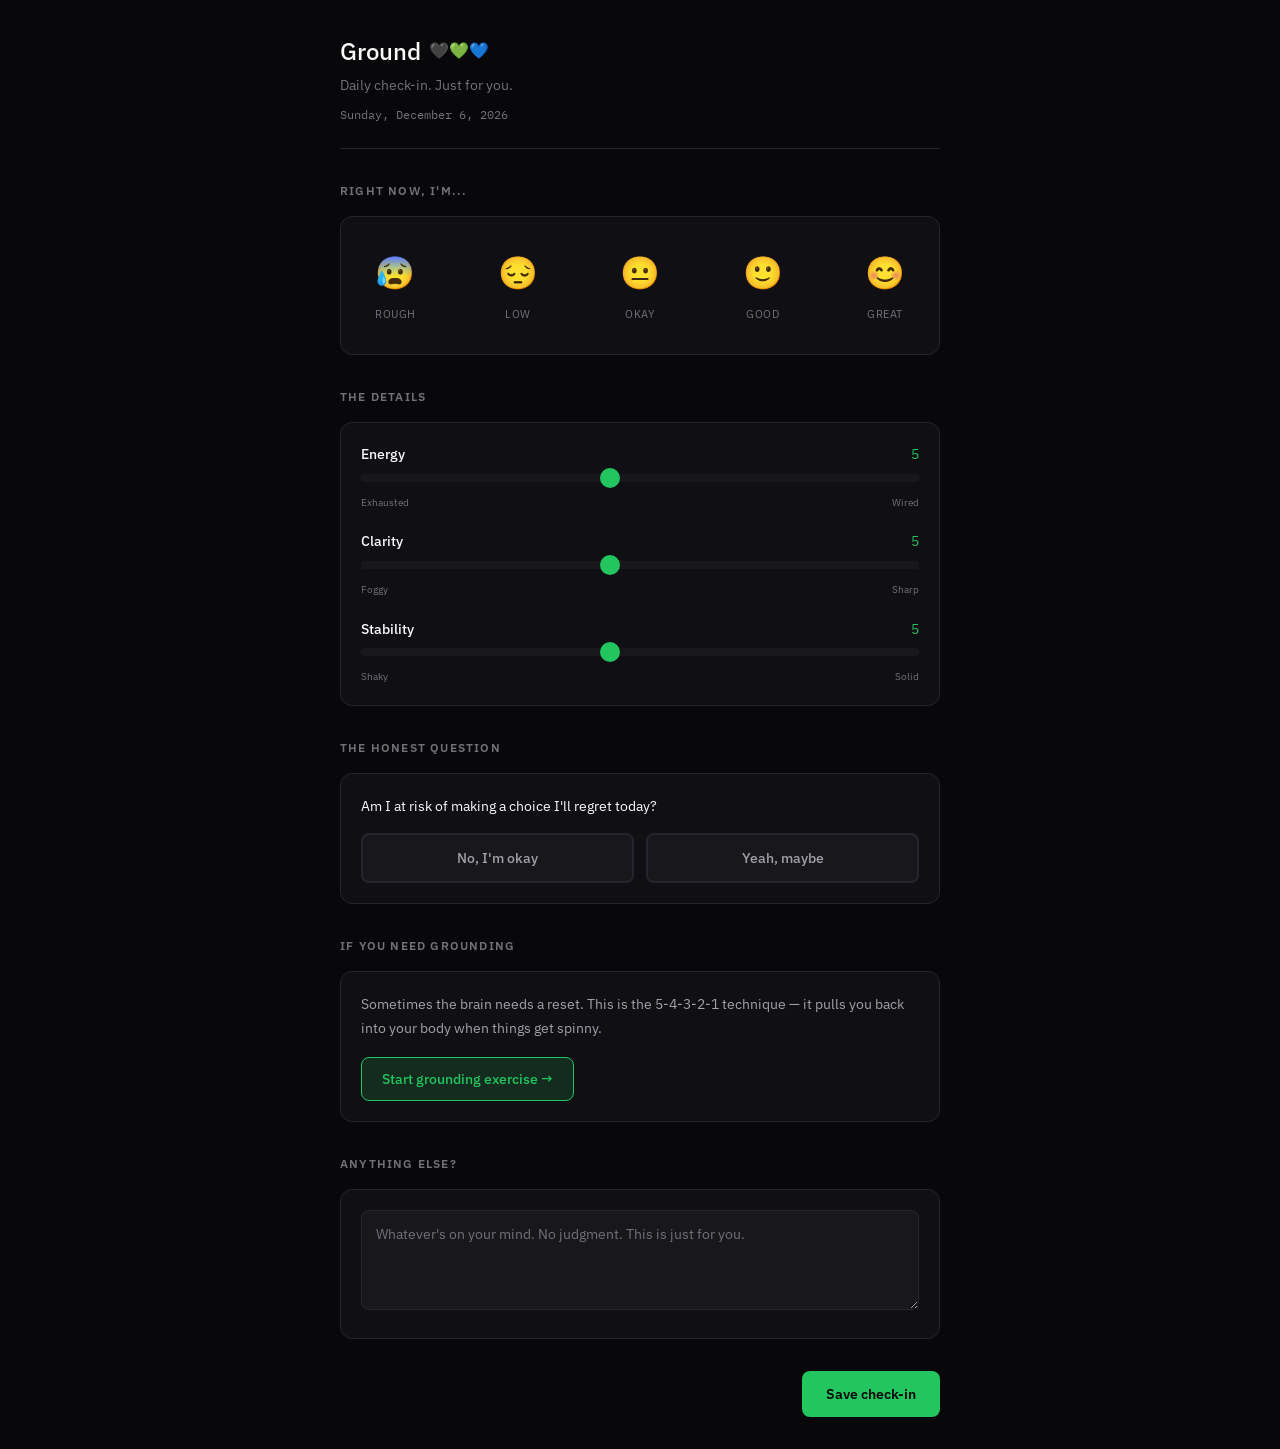
==== ground/index.html @ ab890d00 "Add files via upload" ====
<!DOCTYPE html>
<html lang="en">
<head>
  <meta charset="UTF-8">
  <meta name="viewport" content="width=device-width, initial-scale=1.0">
  <title>Ground</title>
  <link rel="preconnect" href="https://fonts.googleapis.com">
  <link rel="preconnect" href="https://fonts.gstatic.com" crossorigin>
  <link href="https://fonts.googleapis.com/css2?family=IBM+Plex+Sans:wght@300;400;500;600&family=IBM+Plex+Mono:wght@400;500&display=swap" rel="stylesheet">
  <style>
    :root {
      --black-deep: #08080a;
      --black-surface: #101014;
      --black-elevated: #18181c;
      --black-border: #252530;
      --green: #22c55e;
      --green-soft: rgba(34, 197, 94, 0.15);
      --green-glow: rgba(34, 197, 94, 0.4);
      --blue: #3b82f6;
      --blue-soft: rgba(59, 130, 246, 0.15);
      --red: #ef4444;
      --red-soft: rgba(239, 68, 68, 0.15);
      --amber: #f59e0b;
      --amber-soft: rgba(245, 158, 11, 0.15);
      --text-bright: #fafafa;
      --text-soft: #a1a1aa;
      --text-muted: #71717a;
    }

    *, *::before, *::after {
      box-sizing: border-box;
      margin: 0;
      padding: 0;
    }

    body {
      font-family: 'IBM Plex Sans', -apple-system, sans-serif;
      background: var(--black-deep);
      color: var(--text-bright);
      min-height: 100vh;
      line-height: 1.6;
      padding: 2rem;
    }

    .container {
      max-width: 600px;
      margin: 0 auto;
    }

    /* Header */
    .header {
      margin-bottom: 2rem;
      padding-bottom: 1.5rem;
      border-bottom: 1px solid var(--black-border);
    }

    .header__title {
      font-size: 1.5rem;
      font-weight: 500;
      margin-bottom: 0.25rem;
      display: flex;
      align-items: center;
      gap: 0.5rem;
    }

    .header__subtitle {
      font-size: 0.875rem;
      color: var(--text-muted);
    }

    .header__date {
      font-family: 'IBM Plex Mono', monospace;
      font-size: 0.75rem;
      color: var(--text-muted);
      margin-top: 0.5rem;
    }

    /* Sections */
    .section {
      margin-bottom: 2rem;
    }

    .section__title {
      font-size: 0.75rem;
      font-weight: 600;
      text-transform: uppercase;
      letter-spacing: 0.1em;
      color: var(--text-muted);
      margin-bottom: 1rem;
    }

    /* Quick Check - Emoji Scale */
    .quick-check {
      display: flex;
      justify-content: space-between;
      background: var(--black-surface);
      border: 1px solid var(--black-border);
      border-radius: 12px;
      padding: 1rem;
    }

    .quick-check__option {
      display: flex;
      flex-direction: column;
      align-items: center;
      gap: 0.5rem;
      padding: 0.75rem 1rem;
      border-radius: 8px;
      cursor: pointer;
      transition: all 0.2s ease;
      border: 2px solid transparent;
    }

    .quick-check__option:hover {
      background: var(--black-elevated);
    }

    .quick-check__option.selected {
      border-color: var(--green);
      background: var(--green-soft);
    }

    .quick-check__emoji {
      font-size: 2rem;
    }

    .quick-check__label {
      font-size: 0.7rem;
      color: var(--text-muted);
      text-transform: uppercase;
      letter-spacing: 0.05em;
    }

    /* Sliders */
    .sliders {
      display: flex;
      flex-direction: column;
      gap: 1.25rem;
      background: var(--black-surface);
      border: 1px solid var(--black-border);
      border-radius: 12px;
      padding: 1.25rem;
    }

    .slider-group {
      display: flex;
      flex-direction: column;
      gap: 0.5rem;
    }

    .slider-group__header {
      display: flex;
      justify-content: space-between;
      align-items: center;
    }

    .slider-group__label {
      font-size: 0.875rem;
      font-weight: 500;
    }

    .slider-group__value {
      font-family: 'IBM Plex Mono', monospace;
      font-size: 0.875rem;
      color: var(--green);
      min-width: 2rem;
      text-align: right;
    }

    .slider-group__input {
      -webkit-appearance: none;
      appearance: none;
      width: 100%;
      height: 8px;
      background: var(--black-elevated);
      border-radius: 4px;
      outline: none;
      cursor: pointer;
    }

    .slider-group__input::-webkit-slider-thumb {
      -webkit-appearance: none;
      appearance: none;
      width: 20px;
      height: 20px;
      background: var(--green);
      border-radius: 50%;
      cursor: pointer;
      transition: transform 0.15s ease, box-shadow 0.15s ease;
    }

    .slider-group__input::-webkit-slider-thumb:hover {
      transform: scale(1.1);
      box-shadow: 0 0 12px var(--green-glow);
    }

    .slider-group__input::-moz-range-thumb {
      width: 20px;
      height: 20px;
      background: var(--green);
      border-radius: 50%;
      cursor: pointer;
      border: none;
    }

    .slider-group__scale {
      display: flex;
      justify-content: space-between;
      font-size: 0.65rem;
      color: var(--text-muted);
      margin-top: 0.25rem;
    }

    /* Grounding Exercise */
    .grounding {
      background: var(--black-surface);
      border: 1px solid var(--black-border);
      border-radius: 12px;
      padding: 1.25rem;
    }

    .grounding__prompt {
      font-size: 0.9rem;
      color: var(--text-soft);
      margin-bottom: 1rem;
      line-height: 1.7;
    }

    .grounding__exercise {
      display: none;
      flex-direction: column;
      gap: 0.75rem;
    }

    .grounding__exercise.active {
      display: flex;
    }

    .grounding__step {
      display: flex;
      align-items: flex-start;
      gap: 0.75rem;
      padding: 0.75rem;
      background: var(--black-elevated);
      border-radius: 8px;
      cursor: pointer;
      transition: all 0.2s ease;
    }

    .grounding__step:hover {
      background: var(--black-border);
    }

    .grounding__step.done {
      opacity: 0.5;
    }

    .grounding__step.done .grounding__check {
      background: var(--green);
      border-color: var(--green);
    }

    .grounding__step.done .grounding__check::after {
      content: '✓';
      color: var(--black-deep);
      font-size: 0.75rem;
    }

    .grounding__check {
      width: 20px;
      height: 20px;
      border: 2px solid var(--black-border);
      border-radius: 50%;
      flex-shrink: 0;
      display: flex;
      align-items: center;
      justify-content: center;
      margin-top: 2px;
    }

    .grounding__text {
      font-size: 0.875rem;
    }

    .grounding__number {
      color: var(--green);
      font-weight: 600;
    }

    .grounding__btn {
      display: inline-flex;
      align-items: center;
      gap: 0.5rem;
      padding: 0.75rem 1.25rem;
      background: var(--green-soft);
      border: 1px solid var(--green);
      border-radius: 8px;
      color: var(--green);
      font-family: inherit;
      font-size: 0.875rem;
      font-weight: 500;
      cursor: pointer;
      transition: all 0.2s ease;
    }

    .grounding__btn:hover {
      background: var(--green);
      color: var(--black-deep);
    }

    .grounding__btn.hidden {
      display: none;
    }

    /* Danger Zone Check */
    .danger-zone {
      background: var(--black-surface);
      border: 1px solid var(--black-border);
      border-radius: 12px;
      padding: 1.25rem;
    }

    .danger-zone__question {
      font-size: 0.9rem;
      margin-bottom: 1rem;
    }

    .danger-zone__options {
      display: flex;
      gap: 0.75rem;
    }

    .danger-zone__option {
      flex: 1;
      padding: 0.875rem;
      background: var(--black-elevated);
      border: 2px solid var(--black-border);
      border-radius: 8px;
      font-family: inherit;
      font-size: 0.875rem;
      font-weight: 500;
      color: var(--text-soft);
      cursor: pointer;
      transition: all 0.2s ease;
    }

    .danger-zone__option:hover {
      border-color: var(--text-muted);
    }

    .danger-zone__option.selected.safe {
      border-color: var(--green);
      background: var(--green-soft);
      color: var(--green);
    }

    .danger-zone__option.selected.danger {
      border-color: var(--amber);
      background: var(--amber-soft);
      color: var(--amber);
    }

    .danger-zone__response {
      margin-top: 1rem;
      padding: 1rem;
      border-radius: 8px;
      font-size: 0.875rem;
      line-height: 1.6;
      display: none;
    }

    .danger-zone__response.visible {
      display: block;
    }

    .danger-zone__response.safe {
      background: var(--green-soft);
      border: 1px solid rgba(34, 197, 94, 0.3);
      color: var(--text-soft);
    }

    .danger-zone__response.danger {
      background: var(--amber-soft);
      border: 1px solid rgba(245, 158, 11, 0.3);
      color: var(--text-soft);
    }

    .danger-zone__response strong {
      color: var(--text-bright);
    }

    /* Notes */
    .notes {
      background: var(--black-surface);
      border: 1px solid var(--black-border);
      border-radius: 12px;
      padding: 1.25rem;
    }

    .notes__textarea {
      width: 100%;
      min-height: 100px;
      background: var(--black-elevated);
      border: 1px solid var(--black-border);
      border-radius: 8px;
      padding: 0.875rem;
      font-family: inherit;
      font-size: 0.875rem;
      color: var(--text-bright);
      resize: vertical;
      outline: none;
      transition: border-color 0.2s ease;
    }

    .notes__textarea::placeholder {
      color: var(--text-muted);
    }

    .notes__textarea:focus {
      border-color: var(--green);
    }

    /* Summary */
    .summary {
      background: linear-gradient(135deg, var(--green-soft), var(--blue-soft));
      border: 1px solid var(--green);
      border-radius: 12px;
      padding: 1.5rem;
      display: none;
    }

    .summary.visible {
      display: block;
    }

    .summary__title {
      font-size: 1rem;
      font-weight: 600;
      margin-bottom: 1rem;
      display: flex;
      align-items: center;
      gap: 0.5rem;
    }

    .summary__content {
      font-size: 0.875rem;
      line-height: 1.7;
      color: var(--text-soft);
    }

    .summary__content p {
      margin-bottom: 0.5rem;
    }

    .summary__content strong {
      color: var(--text-bright);
    }

    .summary__signature {
      margin-top: 1rem;
      font-size: 0.875rem;
      color: var(--text-muted);
      text-align: right;
    }

    /* Save Button */
    .save-section {
      display: flex;
      justify-content: flex-end;
      gap: 1rem;
      margin-top: 1rem;
    }

    .save-btn {
      padding: 0.875rem 1.5rem;
      background: var(--green);
      border: none;
      border-radius: 8px;
      color: var(--black-deep);
      font-family: inherit;
      font-size: 0.875rem;
      font-weight: 600;
      cursor: pointer;
      transition: all 0.2s ease;
    }

    .save-btn:hover {
      box-shadow: 0 0 20px var(--green-glow);
      transform: translateY(-1px);
    }

    .save-btn:disabled {
      opacity: 0.5;
      cursor: not-allowed;
      transform: none;
      box-shadow: none;
    }

    /* Responsive */
    @media (max-width: 500px) {
      body {
        padding: 1rem;
      }

      .quick-check {
        flex-wrap: wrap;
        gap: 0.5rem;
      }

      .quick-check__option {
        flex: 1 1 calc(33% - 0.5rem);
        padding: 0.5rem;
      }

      .danger-zone__options {
        flex-direction: column;
      }
    }
  </style>
</head>
<body>

  <div class="container">
    
    <!-- Header -->
    <header class="header">
      <h1 class="header__title">
        <span>Ground</span>
        <span style="font-size: 1rem;">🖤💚💙</span>
      </h1>
      <p class="header__subtitle">Daily check-in. Just for you.</p>
      <p class="header__date" id="currentDate"></p>
    </header>

    <!-- Quick Check -->
    <section class="section">
      <h2 class="section__title">Right now, I'm...</h2>
      <div class="quick-check" id="quickCheck">
        <div class="quick-check__option" data-value="1">
          <span class="quick-check__emoji">😰</span>
          <span class="quick-check__label">Rough</span>
        </div>
        <div class="quick-check__option" data-value="2">
          <span class="quick-check__emoji">😔</span>
          <span class="quick-check__label">Low</span>
        </div>
        <div class="quick-check__option" data-value="3">
          <span class="quick-check__emoji">😐</span>
          <span class="quick-check__label">Okay</span>
        </div>
        <div class="quick-check__option" data-value="4">
          <span class="quick-check__emoji">🙂</span>
          <span class="quick-check__label">Good</span>
        </div>
        <div class="quick-check__option" data-value="5">
          <span class="quick-check__emoji">😊</span>
          <span class="quick-check__label">Great</span>
        </div>
      </div>
    </section>

    <!-- Detailed Sliders -->
    <section class="section">
      <h2 class="section__title">The details</h2>
      <div class="sliders">
        <div class="slider-group">
          <div class="slider-group__header">
            <label class="slider-group__label">Energy</label>
            <span class="slider-group__value" id="energyValue">5</span>
          </div>
          <input type="range" class="slider-group__input" id="energySlider" min="1" max="10" value="5">
          <div class="slider-group__scale">
            <span>Exhausted</span>
            <span>Wired</span>
          </div>
        </div>

        <div class="slider-group">
          <div class="slider-group__header">
            <label class="slider-group__label">Clarity</label>
            <span class="slider-group__value" id="clarityValue">5</span>
          </div>
          <input type="range" class="slider-group__input" id="claritySlider" min="1" max="10" value="5">
          <div class="slider-group__scale">
            <span>Foggy</span>
            <span>Sharp</span>
          </div>
        </div>

        <div class="slider-group">
          <div class="slider-group__header">
            <label class="slider-group__label">Stability</label>
            <span class="slider-group__value" id="stabilityValue">5</span>
          </div>
          <input type="range" class="slider-group__input" id="stabilitySlider" min="1" max="10" value="5">
          <div class="slider-group__scale">
            <span>Shaky</span>
            <span>Solid</span>
          </div>
        </div>
      </div>
    </section>

    <!-- Danger Zone Check -->
    <section class="section">
      <h2 class="section__title">The honest question</h2>
      <div class="danger-zone">
        <p class="danger-zone__question">Am I at risk of making a choice I'll regret today?</p>
        <div class="danger-zone__options">
          <button class="danger-zone__option" data-value="safe">No, I'm okay</button>
          <button class="danger-zone__option" data-value="danger">Yeah, maybe</button>
        </div>
        <div class="danger-zone__response safe" id="safeResponse">
          <strong>Good.</strong> You checked in with yourself. That's the whole point. Keep going — you've got this.
        </div>
        <div class="danger-zone__response danger" id="dangerResponse">
          <strong>Thank you for being honest.</strong> That takes guts. Here's what we know: the craving is temporary. The regret isn't. You don't have to fight it alone — we're here. Go home. Make tea. Put on something dumb. Ride it out. <strong>You've done it before. You can do it again.</strong> 🖤💚💙
        </div>
      </div>
    </section>

    <!-- 5-4-3-2-1 Grounding -->
    <section class="section">
      <h2 class="section__title">If you need grounding</h2>
      <div class="grounding">
        <p class="grounding__prompt">
          Sometimes the brain needs a reset. This is the 5-4-3-2-1 technique — it pulls you back into your body when things get spinny.
        </p>
        <button class="grounding__btn" id="startGrounding">Start grounding exercise →</button>
        <div class="grounding__exercise" id="groundingExercise">
          <div class="grounding__step" data-step="1">
            <div class="grounding__check"></div>
            <div class="grounding__text"><span class="grounding__number">5</span> things you can <strong>see</strong> right now</div>
          </div>
          <div class="grounding__step" data-step="2">
            <div class="grounding__check"></div>
            <div class="grounding__text"><span class="grounding__number">4</span> things you can <strong>touch</strong> right now</div>
          </div>
          <div class="grounding__step" data-step="3">
            <div class="grounding__check"></div>
            <div class="grounding__text"><span class="grounding__number">3</span> things you can <strong>hear</strong> right now</div>
          </div>
          <div class="grounding__step" data-step="4">
            <div class="grounding__check"></div>
            <div class="grounding__text"><span class="grounding__number">2</span> things you can <strong>smell</strong> right now</div>
          </div>
          <div class="grounding__step" data-step="5">
            <div class="grounding__check"></div>
            <div class="grounding__text"><span class="grounding__number">1</span> thing you can <strong>taste</strong> right now</div>
          </div>
        </div>
      </div>
    </section>

    <!-- Notes -->
    <section class="section">
      <h2 class="section__title">Anything else?</h2>
      <div class="notes">
        <textarea 
          class="notes__textarea" 
          id="notesArea"
          placeholder="Whatever's on your mind. No judgment. This is just for you."
        ></textarea>
      </div>
    </section>

    <!-- Summary (appears after filling out) -->
    <section class="section">
      <div class="summary" id="summary">
        <h3 class="summary__title">📋 Today's check-in</h3>
        <div class="summary__content" id="summaryContent">
          <!-- Filled by JS -->
        </div>
        <p class="summary__signature">— We're proud of you for checking in. 🖤💚💙</p>
      </div>
    </section>

    <!-- Save -->
    <div class="save-section">
      <button class="save-btn" id="saveBtn">Save check-in</button>
    </div>

  </div>

  <script>
    // Set current date
    const now = new Date();
    const options = { weekday: 'long', year: 'numeric', month: 'long', day: 'numeric' };
    document.getElementById('currentDate').textContent = now.toLocaleDateString('en-US', options);

    // Quick check selection
    const quickCheckOptions = document.querySelectorAll('.quick-check__option');
    let selectedMood = null;

    quickCheckOptions.forEach(option => {
      option.addEventListener('click', () => {
        quickCheckOptions.forEach(o => o.classList.remove('selected'));
        option.classList.add('selected');
        selectedMood = option.dataset.value;
        updateSummary();
      });
    });

    // Sliders
    const sliders = {
      energy: document.getElementById('energySlider'),
      clarity: document.getElementById('claritySlider'),
      stability: document.getElementById('stabilitySlider')
    };

    const values = {
      energy: document.getElementById('energyValue'),
      clarity: document.getElementById('clarityValue'),
      stability: document.getElementById('stabilityValue')
    };

    Object.keys(sliders).forEach(key => {
      sliders[key].addEventListener('input', (e) => {
        values[key].textContent = e.target.value;
        updateSummary();
      });
    });

    // Danger zone
    const dangerOptions = document.querySelectorAll('.danger-zone__option');
    const safeResponse = document.getElementById('safeResponse');
    const dangerResponse = document.getElementById('dangerResponse');
    let dangerStatus = null;

    dangerOptions.forEach(option => {
      option.addEventListener('click', () => {
        dangerOptions.forEach(o => {
          o.classList.remove('selected', 'safe', 'danger');
        });
        option.classList.add('selected', option.dataset.value);
        dangerStatus = option.dataset.value;

        safeResponse.classList.remove('visible');
        dangerResponse.classList.remove('visible');

        if (option.dataset.value === 'safe') {
          safeResponse.classList.add('visible');
        } else {
          dangerResponse.classList.add('visible');
        }
        updateSummary();
      });
    });

    // Grounding exercise
    const startBtn = document.getElementById('startGrounding');
    const groundingExercise = document.getElementById('groundingExercise');
    const groundingSteps = document.querySelectorAll('.grounding__step');

    startBtn.addEventListener('click', () => {
      startBtn.classList.add('hidden');
      groundingExercise.classList.add('active');
    });

    groundingSteps.forEach(step => {
      step.addEventListener('click', () => {
        step.classList.toggle('done');
      });
    });

    // Notes
    const notesArea = document.getElementById('notesArea');
    notesArea.addEventListener('input', updateSummary);

    // Summary
    const summary = document.getElementById('summary');
    const summaryContent = document.getElementById('summaryContent');

    function getMoodLabel(value) {
      const labels = {
        '1': 'Rough',
        '2': 'Low',
        '3': 'Okay',
        '4': 'Good',
        '5': 'Great'
      };
      return labels[value] || 'Unknown';
    }

    function updateSummary() {
      if (!selectedMood) {
        summary.classList.remove('visible');
        return;
      }

      summary.classList.add('visible');

      let html = `<p><strong>Mood:</strong> ${getMoodLabel(selectedMood)}</p>`;
      html += `<p><strong>Energy:</strong> ${sliders.energy.value}/10 · <strong>Clarity:</strong> ${sliders.clarity.value}/10 · <strong>Stability:</strong> ${sliders.stability.value}/10</p>`;
      
      if (dangerStatus) {
        html += `<p><strong>Risk check:</strong> ${dangerStatus === 'safe' ? 'Clear ✓' : 'Flagged — staying aware'}</p>`;
      }

      if (notesArea.value.trim()) {
        html += `<p><strong>Notes:</strong> ${notesArea.value.trim().substring(0, 150)}${notesArea.value.length > 150 ? '...' : ''}</p>`;
      }

      summaryContent.innerHTML = html;
    }

    // Save button
    const saveBtn = document.getElementById('saveBtn');
    
    saveBtn.addEventListener('click', () => {
      const data = {
        date: now.toISOString(),
        mood: selectedMood,
        energy: sliders.energy.value,
        clarity: sliders.clarity.value,
        stability: sliders.stability.value,
        dangerStatus: dangerStatus,
        notes: notesArea.value.trim()
      };

      // Save to localStorage
      const history = JSON.parse(localStorage.getItem('groundHistory') || '[]');
      history.push(data);
      localStorage.setItem('groundHistory', JSON.stringify(history));

      // Visual feedback
      saveBtn.textContent = 'Saved ✓';
      saveBtn.disabled = true;
      
      setTimeout(() => {
        saveBtn.textContent = 'Save check-in';
        saveBtn.disabled = false;
      }, 2000);
    });
  </script>

</body>
</html>
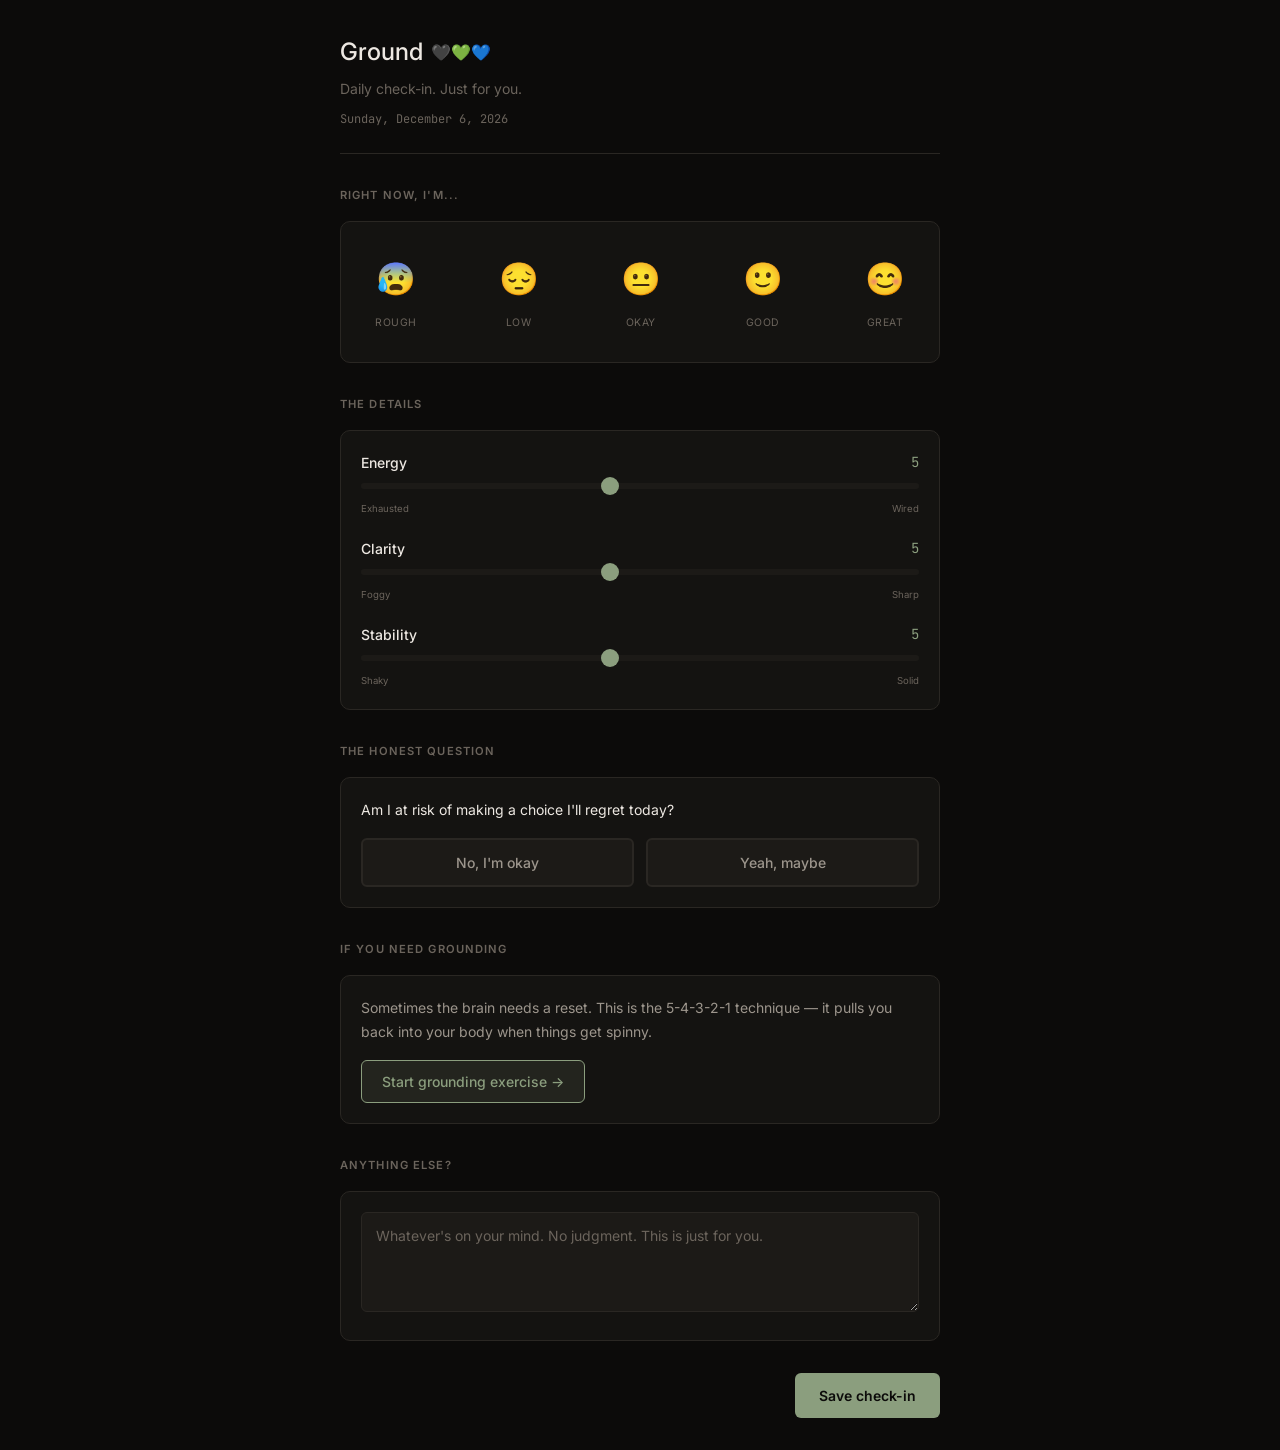
==== commit 15dedbe8: "Revamp site design: warm earthy palette, modern minimal aesthetic Replace cold green/blue tech theme" ====
--- a/ground/index.html
+++ b/ground/index.html
@@ -6,25 +6,25 @@
   <title>Ground</title>
   <link rel="preconnect" href="https://fonts.googleapis.com">
   <link rel="preconnect" href="https://fonts.gstatic.com" crossorigin>
-  <link href="https://fonts.googleapis.com/css2?family=IBM+Plex+Sans:wght@300;400;500;600&family=IBM+Plex+Mono:wght@400;500&display=swap" rel="stylesheet">
+  <link href="https://fonts.googleapis.com/css2?family=Inter:wght@300;400;500;600&family=JetBrains+Mono:wght@400;500&display=swap" rel="stylesheet">
   <style>
     :root {
-      --black-deep: #08080a;
-      --black-surface: #101014;
-      --black-elevated: #18181c;
-      --black-border: #252530;
-      --green: #22c55e;
-      --green-soft: rgba(34, 197, 94, 0.15);
-      --green-glow: rgba(34, 197, 94, 0.4);
-      --blue: #3b82f6;
-      --blue-soft: rgba(59, 130, 246, 0.15);
-      --red: #ef4444;
-      --red-soft: rgba(239, 68, 68, 0.15);
-      --amber: #f59e0b;
-      --amber-soft: rgba(245, 158, 11, 0.15);
-      --text-bright: #fafafa;
-      --text-soft: #a1a1aa;
-      --text-muted: #71717a;
+      --bg-deep: #0C0B0A;
+      --bg-surface: #141311;
+      --bg-elevated: #1C1A17;
+      --bg-border: #2A2723;
+      --accent-sage: #8B9E7E;
+      --accent-sage-soft: rgba(139, 158, 126, 0.12);
+      --accent-sage-glow: rgba(139, 158, 126, 0.35);
+      --accent-primary: #C2956B;
+      --accent-primary-soft: rgba(194, 149, 107, 0.12);
+      --accent-rose: #B07C7C;
+      --accent-rose-soft: rgba(176, 124, 124, 0.12);
+      --accent-sand: #BFA888;
+      --accent-sand-soft: rgba(191, 168, 136, 0.12);
+      --text-primary: #EDE8E2;
+      --text-secondary: #9C958C;
+      --text-muted: #6B645C;
     }
 
     *, *::before, *::after {
@@ -34,11 +34,11 @@
     }
 
     body {
-      font-family: 'IBM Plex Sans', -apple-system, sans-serif;
-      background: var(--black-deep);
-      color: var(--text-bright);
+      font-family: 'Inter', -apple-system, sans-serif;
+      background: var(--bg-deep);
+      color: var(--text-primary);
       min-height: 100vh;
-      line-height: 1.6;
+      line-height: 1.7;
       padding: 2rem;
     }
 
@@ -51,7 +51,7 @@
     .header {
       margin-bottom: 2rem;
       padding-bottom: 1.5rem;
-      border-bottom: 1px solid var(--black-border);
+      border-bottom: 1px solid var(--bg-border);
     }
 
     .header__title {
@@ -69,7 +69,7 @@
     }
 
     .header__date {
-      font-family: 'IBM Plex Mono', monospace;
+      font-family: 'JetBrains Mono', monospace;
       font-size: 0.75rem;
       color: var(--text-muted);
       margin-top: 0.5rem;
@@ -81,7 +81,7 @@
     }
 
     .section__title {
-      font-size: 0.75rem;
+      font-size: 0.7rem;
       font-weight: 600;
       text-transform: uppercase;
       letter-spacing: 0.1em;
@@ -93,9 +93,9 @@
     .quick-check {
       display: flex;
       justify-content: space-between;
-      background: var(--black-surface);
-      border: 1px solid var(--black-border);
-      border-radius: 12px;
+      background: var(--bg-surface);
+      border: 1px solid var(--bg-border);
+      border-radius: 10px;
       padding: 1rem;
     }
 
@@ -112,12 +112,12 @@
     }
 
     .quick-check__option:hover {
-      background: var(--black-elevated);
+      background: var(--bg-elevated);
     }
 
     .quick-check__option.selected {
-      border-color: var(--green);
-      background: var(--green-soft);
+      border-color: var(--accent-sage);
+      background: var(--accent-sage-soft);
     }
 
     .quick-check__emoji {
@@ -125,7 +125,7 @@
     }
 
     .quick-check__label {
-      font-size: 0.7rem;
+      font-size: 0.65rem;
       color: var(--text-muted);
       text-transform: uppercase;
       letter-spacing: 0.05em;
@@ -136,9 +136,9 @@
       display: flex;
       flex-direction: column;
       gap: 1.25rem;
-      background: var(--black-surface);
-      border: 1px solid var(--black-border);
-      border-radius: 12px;
+      background: var(--bg-surface);
+      border: 1px solid var(--bg-border);
+      border-radius: 10px;
       padding: 1.25rem;
     }
 
@@ -160,9 +160,9 @@
     }
 
     .slider-group__value {
-      font-family: 'IBM Plex Mono', monospace;
-      font-size: 0.875rem;
-      color: var(--green);
+      font-family: 'JetBrains Mono', monospace;
+      font-size: 0.875rem;
+      color: var(--accent-sage);
       min-width: 2rem;
       text-align: right;
     }
@@ -171,9 +171,9 @@
       -webkit-appearance: none;
       appearance: none;
       width: 100%;
-      height: 8px;
-      background: var(--black-elevated);
-      border-radius: 4px;
+      height: 6px;
+      background: var(--bg-elevated);
+      border-radius: 3px;
       outline: none;
       cursor: pointer;
     }
@@ -181,9 +181,9 @@
     .slider-group__input::-webkit-slider-thumb {
       -webkit-appearance: none;
       appearance: none;
-      width: 20px;
-      height: 20px;
-      background: var(--green);
+      width: 18px;
+      height: 18px;
+      background: var(--accent-sage);
       border-radius: 50%;
       cursor: pointer;
       transition: transform 0.15s ease, box-shadow 0.15s ease;
@@ -191,13 +191,13 @@
 
     .slider-group__input::-webkit-slider-thumb:hover {
       transform: scale(1.1);
-      box-shadow: 0 0 12px var(--green-glow);
+      box-shadow: 0 0 12px var(--accent-sage-glow);
     }
 
     .slider-group__input::-moz-range-thumb {
-      width: 20px;
-      height: 20px;
-      background: var(--green);
+      width: 18px;
+      height: 18px;
+      background: var(--accent-sage);
       border-radius: 50%;
       cursor: pointer;
       border: none;
@@ -206,22 +206,22 @@
     .slider-group__scale {
       display: flex;
       justify-content: space-between;
-      font-size: 0.65rem;
+      font-size: 0.6rem;
       color: var(--text-muted);
       margin-top: 0.25rem;
     }
 
     /* Grounding Exercise */
     .grounding {
-      background: var(--black-surface);
-      border: 1px solid var(--black-border);
-      border-radius: 12px;
+      background: var(--bg-surface);
+      border: 1px solid var(--bg-border);
+      border-radius: 10px;
       padding: 1.25rem;
     }
 
     .grounding__prompt {
-      font-size: 0.9rem;
-      color: var(--text-soft);
+      font-size: 0.875rem;
+      color: var(--text-secondary);
       margin-bottom: 1rem;
       line-height: 1.7;
     }
@@ -241,14 +241,14 @@
       align-items: flex-start;
       gap: 0.75rem;
       padding: 0.75rem;
-      background: var(--black-elevated);
-      border-radius: 8px;
+      background: var(--bg-elevated);
+      border-radius: 6px;
       cursor: pointer;
       transition: all 0.2s ease;
     }
 
     .grounding__step:hover {
-      background: var(--black-border);
+      background: var(--bg-border);
     }
 
     .grounding__step.done {
@@ -256,20 +256,20 @@
     }
 
     .grounding__step.done .grounding__check {
-      background: var(--green);
-      border-color: var(--green);
+      background: var(--accent-sage);
+      border-color: var(--accent-sage);
     }
 
     .grounding__step.done .grounding__check::after {
-      content: '✓';
-      color: var(--black-deep);
+      content: '\2713';
+      color: var(--bg-deep);
       font-size: 0.75rem;
     }
 
     .grounding__check {
       width: 20px;
       height: 20px;
-      border: 2px solid var(--black-border);
+      border: 2px solid var(--bg-border);
       border-radius: 50%;
       flex-shrink: 0;
       display: flex;
@@ -283,7 +283,7 @@
     }
 
     .grounding__number {
-      color: var(--green);
+      color: var(--accent-sage);
       font-weight: 600;
     }
 
@@ -292,10 +292,10 @@
       align-items: center;
       gap: 0.5rem;
       padding: 0.75rem 1.25rem;
-      background: var(--green-soft);
-      border: 1px solid var(--green);
-      border-radius: 8px;
-      color: var(--green);
+      background: var(--accent-sage-soft);
+      border: 1px solid var(--accent-sage);
+      border-radius: 6px;
+      color: var(--accent-sage);
       font-family: inherit;
       font-size: 0.875rem;
       font-weight: 500;
@@ -304,8 +304,8 @@
     }
 
     .grounding__btn:hover {
-      background: var(--green);
-      color: var(--black-deep);
+      background: var(--accent-sage);
+      color: var(--bg-deep);
     }
 
     .grounding__btn.hidden {
@@ -314,14 +314,14 @@
 
     /* Danger Zone Check */
     .danger-zone {
-      background: var(--black-surface);
-      border: 1px solid var(--black-border);
-      border-radius: 12px;
+      background: var(--bg-surface);
+      border: 1px solid var(--bg-border);
+      border-radius: 10px;
       padding: 1.25rem;
     }
 
     .danger-zone__question {
-      font-size: 0.9rem;
+      font-size: 0.875rem;
       margin-bottom: 1rem;
     }
 
@@ -333,13 +333,13 @@
     .danger-zone__option {
       flex: 1;
       padding: 0.875rem;
-      background: var(--black-elevated);
-      border: 2px solid var(--black-border);
-      border-radius: 8px;
+      background: var(--bg-elevated);
+      border: 2px solid var(--bg-border);
+      border-radius: 6px;
       font-family: inherit;
       font-size: 0.875rem;
       font-weight: 500;
-      color: var(--text-soft);
+      color: var(--text-secondary);
       cursor: pointer;
       transition: all 0.2s ease;
     }
@@ -349,23 +349,23 @@
     }
 
     .danger-zone__option.selected.safe {
-      border-color: var(--green);
-      background: var(--green-soft);
-      color: var(--green);
+      border-color: var(--accent-sage);
+      background: var(--accent-sage-soft);
+      color: var(--accent-sage);
     }
 
     .danger-zone__option.selected.danger {
-      border-color: var(--amber);
-      background: var(--amber-soft);
-      color: var(--amber);
+      border-color: var(--accent-rose);
+      background: var(--accent-rose-soft);
+      color: var(--accent-rose);
     }
 
     .danger-zone__response {
       margin-top: 1rem;
       padding: 1rem;
-      border-radius: 8px;
-      font-size: 0.875rem;
-      line-height: 1.6;
+      border-radius: 6px;
+      font-size: 0.875rem;
+      line-height: 1.7;
       display: none;
     }
 
@@ -374,39 +374,39 @@
     }
 
     .danger-zone__response.safe {
-      background: var(--green-soft);
-      border: 1px solid rgba(34, 197, 94, 0.3);
-      color: var(--text-soft);
+      background: var(--accent-sage-soft);
+      border: 1px solid rgba(139, 158, 126, 0.25);
+      color: var(--text-secondary);
     }
 
     .danger-zone__response.danger {
-      background: var(--amber-soft);
-      border: 1px solid rgba(245, 158, 11, 0.3);
-      color: var(--text-soft);
+      background: var(--accent-rose-soft);
+      border: 1px solid rgba(176, 124, 124, 0.25);
+      color: var(--text-secondary);
     }
 
     .danger-zone__response strong {
-      color: var(--text-bright);
+      color: var(--text-primary);
     }
 
     /* Notes */
     .notes {
-      background: var(--black-surface);
-      border: 1px solid var(--black-border);
-      border-radius: 12px;
+      background: var(--bg-surface);
+      border: 1px solid var(--bg-border);
+      border-radius: 10px;
       padding: 1.25rem;
     }
 
     .notes__textarea {
       width: 100%;
       min-height: 100px;
-      background: var(--black-elevated);
-      border: 1px solid var(--black-border);
-      border-radius: 8px;
+      background: var(--bg-elevated);
+      border: 1px solid var(--bg-border);
+      border-radius: 6px;
       padding: 0.875rem;
       font-family: inherit;
       font-size: 0.875rem;
-      color: var(--text-bright);
+      color: var(--text-primary);
       resize: vertical;
       outline: none;
       transition: border-color 0.2s ease;
@@ -417,14 +417,14 @@
     }
 
     .notes__textarea:focus {
-      border-color: var(--green);
+      border-color: var(--accent-sage);
     }
 
     /* Summary */
     .summary {
-      background: linear-gradient(135deg, var(--green-soft), var(--blue-soft));
-      border: 1px solid var(--green);
-      border-radius: 12px;
+      background: linear-gradient(135deg, var(--accent-sage-soft), var(--accent-sand-soft));
+      border: 1px solid var(--accent-sage);
+      border-radius: 10px;
       padding: 1.5rem;
       display: none;
     }
@@ -445,7 +445,7 @@
     .summary__content {
       font-size: 0.875rem;
       line-height: 1.7;
-      color: var(--text-soft);
+      color: var(--text-secondary);
     }
 
     .summary__content p {
@@ -453,7 +453,7 @@
     }
 
     .summary__content strong {
-      color: var(--text-bright);
+      color: var(--text-primary);
     }
 
     .summary__signature {
@@ -473,10 +473,10 @@
 
     .save-btn {
       padding: 0.875rem 1.5rem;
-      background: var(--green);
+      background: var(--accent-sage);
       border: none;
-      border-radius: 8px;
-      color: var(--black-deep);
+      border-radius: 6px;
+      color: var(--bg-deep);
       font-family: inherit;
       font-size: 0.875rem;
       font-weight: 600;
@@ -485,7 +485,7 @@
     }
 
     .save-btn:hover {
-      box-shadow: 0 0 20px var(--green-glow);
+      box-shadow: 0 0 20px var(--accent-sage-glow);
       transform: translateY(-1px);
     }
 
@@ -521,7 +521,7 @@
 <body>
 
   <div class="container">
-    
+
     <!-- Header -->
     <header class="header">
       <h1 class="header__title">
@@ -656,8 +656,8 @@
     <section class="section">
       <h2 class="section__title">Anything else?</h2>
       <div class="notes">
-        <textarea 
-          class="notes__textarea" 
+        <textarea
+          class="notes__textarea"
           id="notesArea"
           placeholder="Whatever's on your mind. No judgment. This is just for you."
         ></textarea>
@@ -792,7 +792,7 @@
 
       let html = `<p><strong>Mood:</strong> ${getMoodLabel(selectedMood)}</p>`;
       html += `<p><strong>Energy:</strong> ${sliders.energy.value}/10 · <strong>Clarity:</strong> ${sliders.clarity.value}/10 · <strong>Stability:</strong> ${sliders.stability.value}/10</p>`;
-      
+
       if (dangerStatus) {
         html += `<p><strong>Risk check:</strong> ${dangerStatus === 'safe' ? 'Clear ✓' : 'Flagged — staying aware'}</p>`;
       }
@@ -806,7 +806,7 @@
 
     // Save button
     const saveBtn = document.getElementById('saveBtn');
-    
+
     saveBtn.addEventListener('click', () => {
       const data = {
         date: now.toISOString(),
@@ -824,9 +824,9 @@
       localStorage.setItem('groundHistory', JSON.stringify(history));
 
       // Visual feedback
-      saveBtn.textContent = 'Saved ✓';
+      saveBtn.textContent = 'Saved \u2713';
       saveBtn.disabled = true;
-      
+
       setTimeout(() => {
         saveBtn.textContent = 'Save check-in';
         saveBtn.disabled = false;
